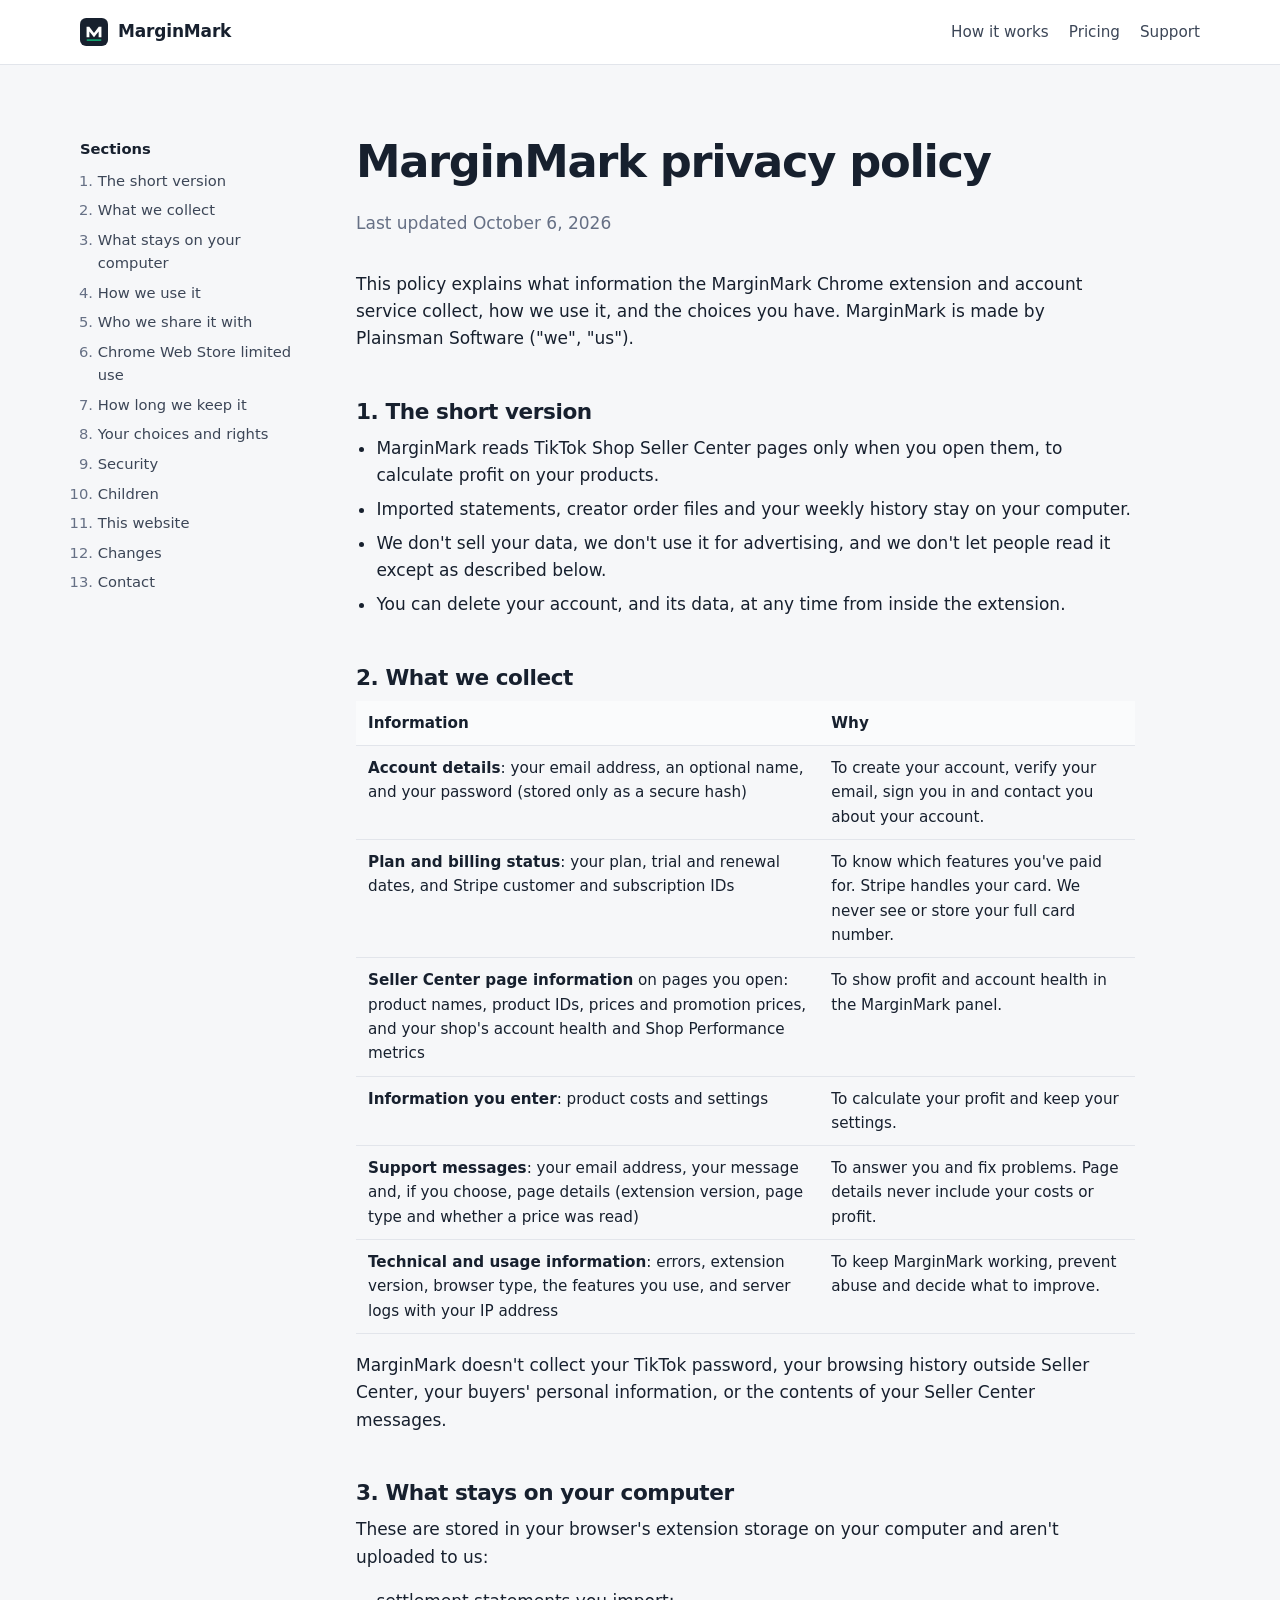
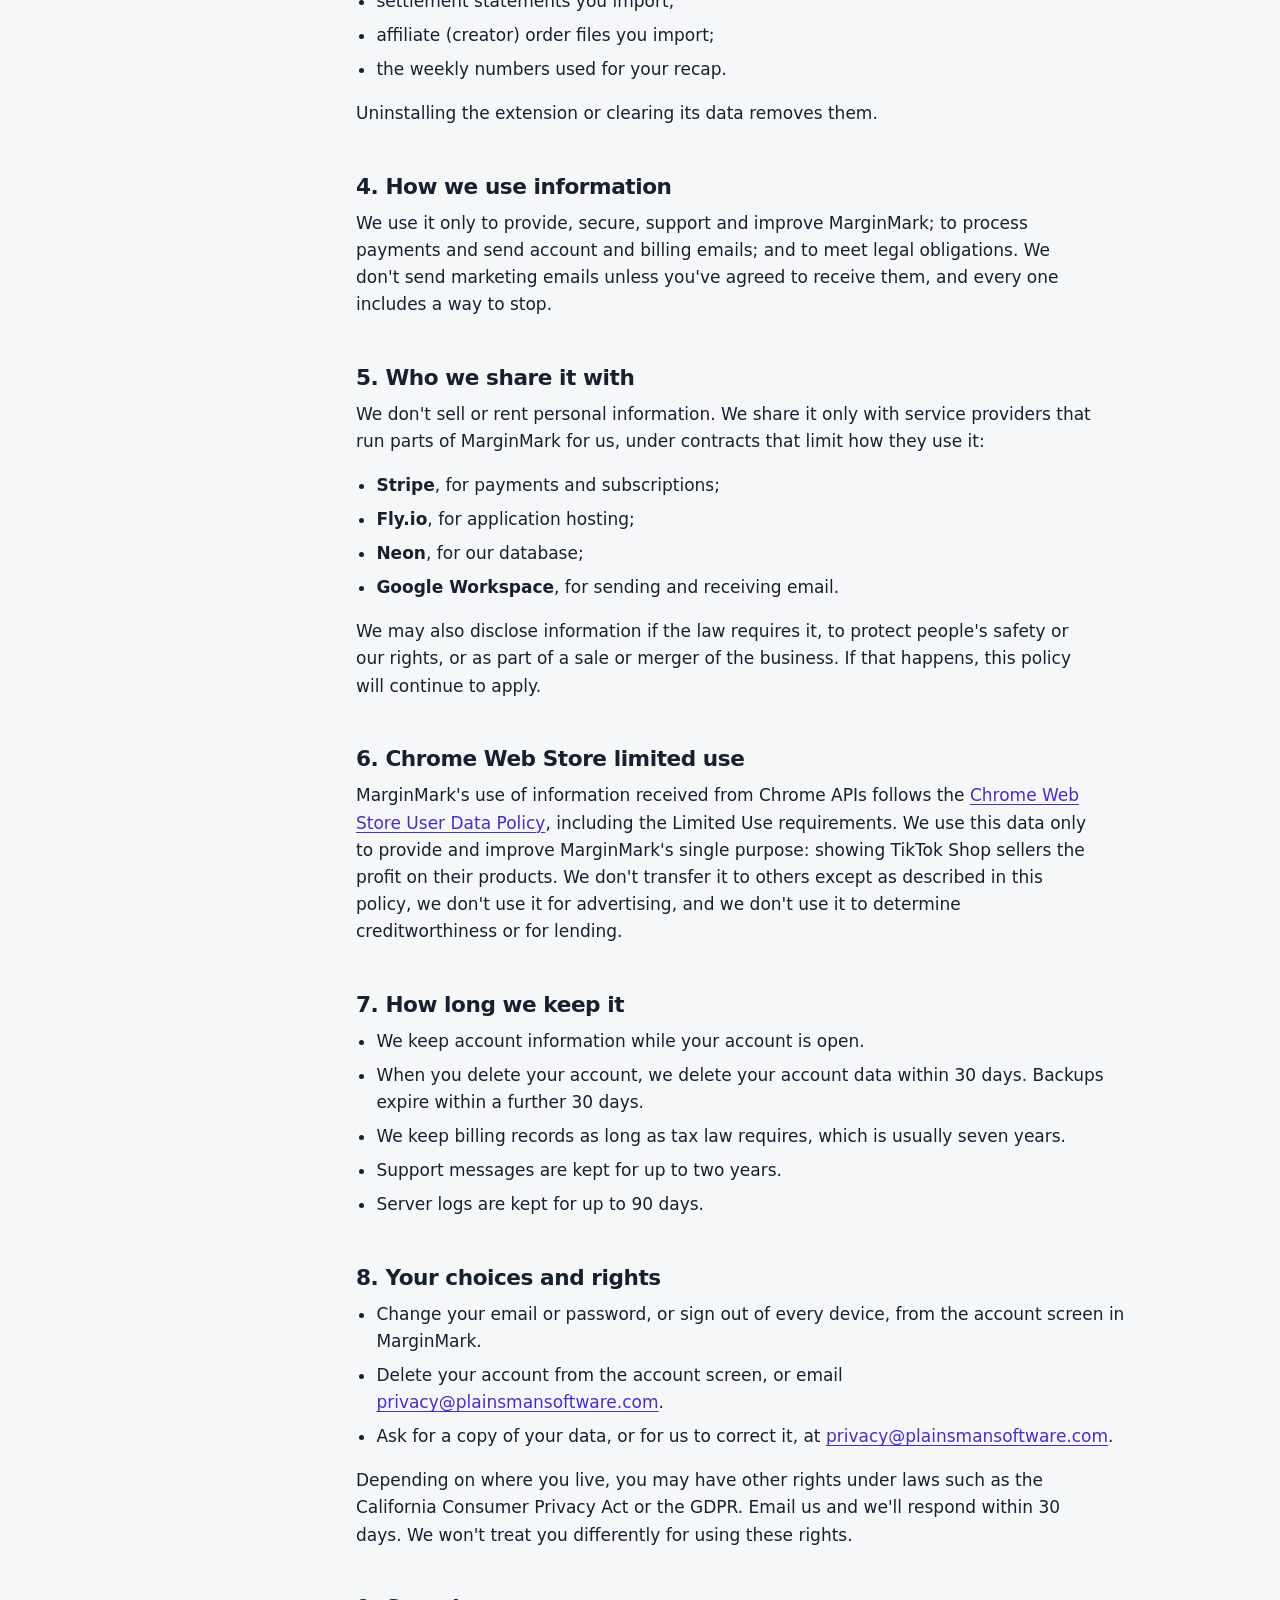
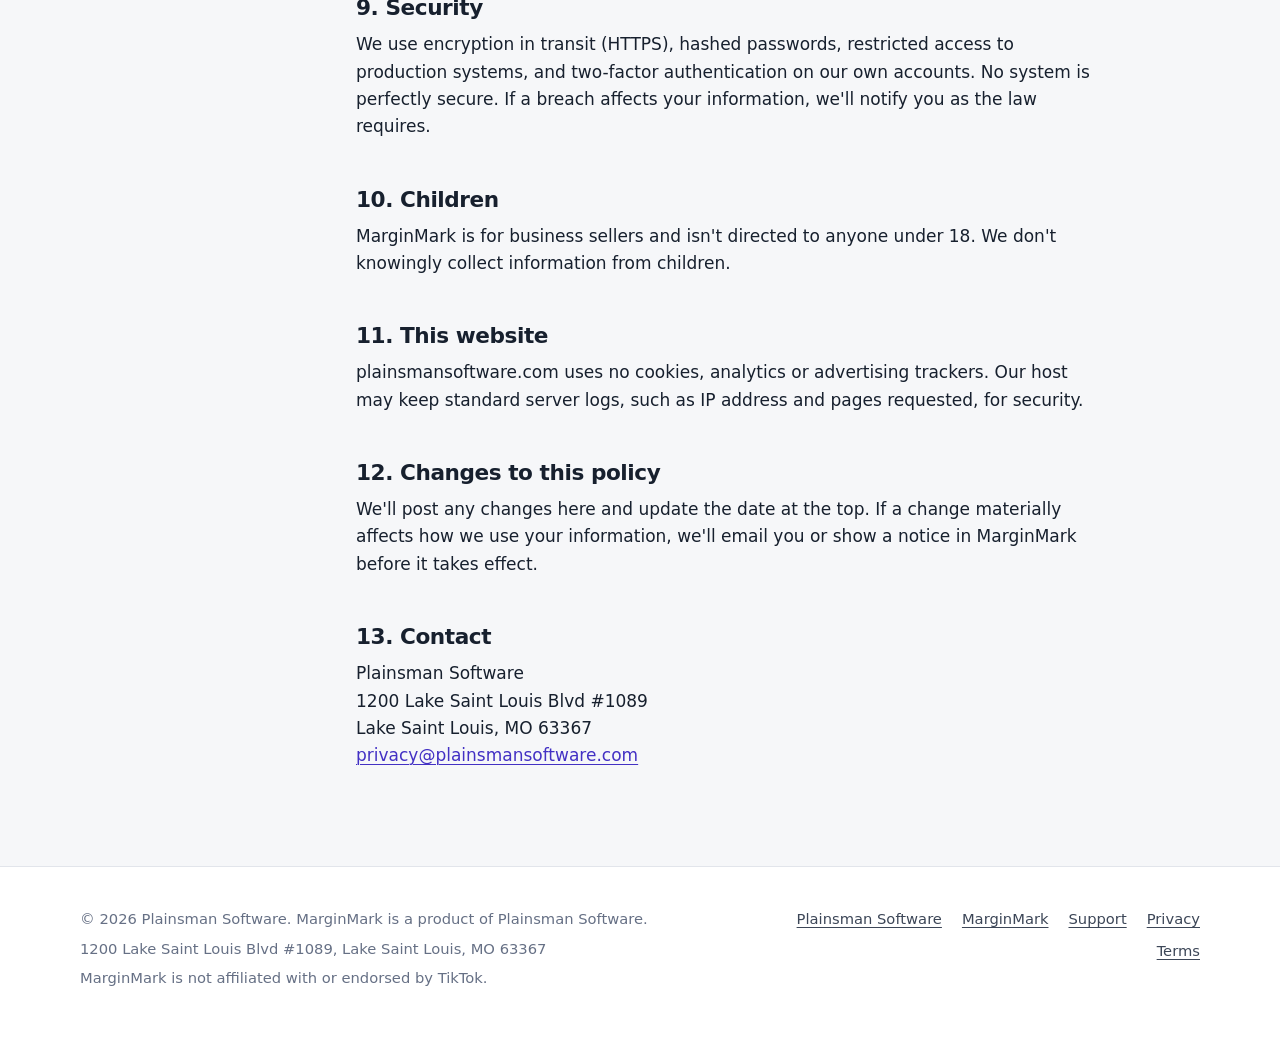
==== marginmark/privacy/index.html @ 3a08a019 "Website" ====
<!doctype html>
<html lang="en">
<head>
<meta charset="utf-8">
<meta name="viewport" content="width=device-width, initial-scale=1">
<title>MarginMark privacy policy</title>
<meta name="description" content="What information MarginMark collects, how it's used and stored, and your choices.">
<link rel="icon" href="/assets/marginmark.svg" type="image/svg+xml">
<link rel="stylesheet" href="/assets/site.css">
<meta property="og:title" content="MarginMark privacy policy">
<meta property="og:description" content="What information MarginMark collects, how it's used and stored, and your choices.">
<meta property="og:type" content="website">
</head>
<body>
<a class="skip" href="#main">Skip to content</a>
<header class="site-head">
  <div class="wrap">
    <a class="brand" href="/marginmark/"><img src="/assets/marginmark.svg" alt="" width="28" height="28"><span>MarginMark</span></a>
    <nav class="nav" aria-label="Main"><a href="/marginmark/#how">How it works</a><a href="/marginmark/#pricing">Pricing</a><a href="/marginmark/support/">Support</a></nav>
  </div>
</header>
<main id="main">

<div class="doc">
  <div class="wrap">
    <aside class="doc-toc" aria-label="Sections">
      <p>Sections</p>
      <ol>
        <li><a href="#summary">The short version</a></li>
        <li><a href="#collect">What we collect</a></li>
        <li><a href="#local">What stays on your computer</a></li>
        <li><a href="#use">How we use it</a></li>
        <li><a href="#share">Who we share it with</a></li>
        <li><a href="#limited-use">Chrome Web Store limited use</a></li>
        <li><a href="#keep">How long we keep it</a></li>
        <li><a href="#choices">Your choices and rights</a></li>
        <li><a href="#security">Security</a></li>
        <li><a href="#children">Children</a></li>
        <li><a href="#site">This website</a></li>
        <li><a href="#changes">Changes</a></li>
        <li><a href="#contact">Contact</a></li>
      </ol>
    </aside>
    <article class="doc-body">
      <h1>MarginMark privacy policy</h1>
      <p class="doc-meta">Last updated October 6, 2026</p>
      <p>This policy explains what information the MarginMark Chrome extension and account service collect, how we use it, and the choices you have. MarginMark is made by Plainsman Software ("we", "us").</p>

      <h2 id="summary">1. The short version</h2>
      <ul>
        <li>MarginMark reads TikTok Shop Seller Center pages only when you open them, to calculate profit on your products.</li>
        <li>Imported statements, creator order files and your weekly history stay on your computer.</li>
        <li>We don't sell your data, we don't use it for advertising, and we don't let people read it except as described below.</li>
        <li>You can delete your account, and its data, at any time from inside the extension.</li>
      </ul>

      <h2 id="collect">2. What we collect</h2>
      <table>
        <thead><tr><th scope="col">Information</th><th scope="col">Why</th></tr></thead>
        <tbody>
          <tr><td><strong>Account details</strong>: your email address, an optional name, and your password (stored only as a secure hash)</td><td>To create your account, verify your email, sign you in and contact you about your account.</td></tr>
          <tr><td><strong>Plan and billing status</strong>: your plan, trial and renewal dates, and Stripe customer and subscription IDs</td><td>To know which features you've paid for. Stripe handles your card. We never see or store your full card number.</td></tr>
          <tr><td><strong>Seller Center page information</strong> on pages you open: product names, product IDs, prices and promotion prices, and your shop's account health and Shop Performance metrics</td><td>To show profit and account health in the MarginMark panel.</td></tr>
          <tr><td><strong>Information you enter</strong>: product costs and settings</td><td>To calculate your profit and keep your settings.</td></tr>
          <tr><td><strong>Support messages</strong>: your email address, your message and, if you choose, page details (extension version, page type and whether a price was read)</td><td>To answer you and fix problems. Page details never include your costs or profit.</td></tr>
          <tr><td><strong>Technical and usage information</strong>: errors, extension version, browser type, the features you use, and server logs with your IP address</td><td>To keep MarginMark working, prevent abuse and decide what to improve.</td></tr>
        </tbody>
      </table>
      <p>MarginMark doesn't collect your TikTok password, your browsing history outside Seller Center, your buyers' personal information, or the contents of your Seller Center messages.</p>

      <h2 id="local">3. What stays on your computer</h2>
      <p>These are stored in your browser's extension storage on your computer and aren't uploaded to us:</p>
      <ul>
        <li>settlement statements you import;</li>
        <li>affiliate (creator) order files you import;</li>
        <li>the weekly numbers used for your recap.</li>
      </ul>
      <p>Uninstalling the extension or clearing its data removes them.</p>

      <h2 id="use">4. How we use information</h2>
      <p>We use it only to provide, secure, support and improve MarginMark; to process payments and send account and billing emails; and to meet legal obligations. We don't send marketing emails unless you've agreed to receive them, and every one includes a way to stop.</p>

      <h2 id="share">5. Who we share it with</h2>
      <p>We don't sell or rent personal information. We share it only with service providers that run parts of MarginMark for us, under contracts that limit how they use it:</p>
      <ul>
        <li><strong>Stripe</strong>, for payments and subscriptions;</li>
        <li><strong>Fly.io</strong>, for application hosting;</li>
        <li><strong>Neon</strong>, for our database;</li>
        <li><strong>Google Workspace</strong>, for sending and receiving email.</li>
      </ul>
      <p>We may also disclose information if the law requires it, to protect people's safety or our rights, or as part of a sale or merger of the business. If that happens, this policy will continue to apply.</p>

      <h2 id="limited-use">6. Chrome Web Store limited use</h2>
      <p>MarginMark's use of information received from Chrome APIs follows the <a href="https://developer.chrome.com/docs/webstore/program-policies/limited-use">Chrome Web Store User Data Policy</a>, including the Limited Use requirements. We use this data only to provide and improve MarginMark's single purpose: showing TikTok Shop sellers the profit on their products. We don't transfer it to others except as described in this policy, we don't use it for advertising, and we don't use it to determine creditworthiness or for lending.</p>

      <h2 id="keep">7. How long we keep it</h2>
      <ul>
        <li>We keep account information while your account is open.</li>
        <li>When you delete your account, we delete your account data within 30 days. Backups expire within a further 30 days.</li>
        <li>We keep billing records as long as tax law requires, which is usually seven years.</li>
        <li>Support messages are kept for up to two years.</li>
        <li>Server logs are kept for up to 90 days.</li>
      </ul>

      <h2 id="choices">8. Your choices and rights</h2>
      <ul>
        <li>Change your email or password, or sign out of every device, from the account screen in MarginMark.</li>
        <li>Delete your account from the account screen, or email <a href="mailto:privacy@plainsmansoftware.com">privacy@plainsmansoftware.com</a>.</li>
        <li>Ask for a copy of your data, or for us to correct it, at <a href="mailto:privacy@plainsmansoftware.com">privacy@plainsmansoftware.com</a>.</li>
      </ul>
      <p>Depending on where you live, you may have other rights under laws such as the California Consumer Privacy Act or the GDPR. Email us and we'll respond within 30 days. We won't treat you differently for using these rights.</p>

      <h2 id="security">9. Security</h2>
      <p>We use encryption in transit (HTTPS), hashed passwords, restricted access to production systems, and two-factor authentication on our own accounts. No system is perfectly secure. If a breach affects your information, we'll notify you as the law requires.</p>

      <h2 id="children">10. Children</h2>
      <p>MarginMark is for business sellers and isn't directed to anyone under 18. We don't knowingly collect information from children.</p>

      <h2 id="site">11. This website</h2>
      <p>plainsmansoftware.com uses no cookies, analytics or advertising trackers. Our host may keep standard server logs, such as IP address and pages requested, for security.</p>

      <h2 id="changes">12. Changes to this policy</h2>
      <p>We'll post any changes here and update the date at the top. If a change materially affects how we use your information, we'll email you or show a notice in MarginMark before it takes effect.</p>

      <h2 id="contact">13. Contact</h2>
      <p>Plainsman Software<br>1200 Lake Saint Louis Blvd #1089<br>Lake Saint Louis, MO 63367<br><a href="mailto:privacy@plainsmansoftware.com">privacy@plainsmansoftware.com</a></p>
    </article>
  </div>
</div>

</main>
<footer class="site-foot">
  <div class="wrap">
    <div>
      <p>&copy; 2026 Plainsman Software. MarginMark is a product of Plainsman Software.</p>
      <p>1200 Lake Saint Louis Blvd #1089, Lake Saint Louis, MO 63367</p>
      <p>MarginMark is not affiliated with or endorsed by TikTok.</p>
    </div>
    <nav class="foot-links" aria-label="Footer">
      <a href="/">Plainsman Software</a>
      <a href="/marginmark/">MarginMark</a>
      <a href="/marginmark/support/">Support</a>
      <a href="/marginmark/privacy/">Privacy</a>
      <a href="/marginmark/terms/">Terms</a>
    </nav>
  </div>
</footer>
</body>
</html>
---- assets/site.css ----
/* Plainsman Software / MarginMark site styles. No external requests. */
:root {
  --ink: #17202e;
  --ink-2: #3c4657;
  --ink-3: #667085;
  --paper: #f6f7f9;
  --surface: #ffffff;
  --line: #e2e5eb;
  --brand: #5a45e0;      /* MarginMark Pro purple */
  --brand-ink: #4331c4;
  --profit: #0e8a5f;
  --profit-bg: #e8f6ef;
  --loss: #c2412d;
  --loss-bg: #fcece8;
  --thin: #9a6a12;
  --radius-s: 6px;
  --radius-m: 12px;
  --measure: 68ch;
  --font: "Segoe UI Variable Text", "Segoe UI", system-ui, -apple-system, "SF Pro Text", Roboto, "Helvetica Neue", Arial, sans-serif;
  --font-display: "Segoe UI Variable Display", "Segoe UI", system-ui, -apple-system, "SF Pro Display", Roboto, "Helvetica Neue", Arial, sans-serif;
  color-scheme: light;
}

*, *::before, *::after { box-sizing: border-box; }
html { -webkit-text-size-adjust: 100%; }
body {
  margin: 0;
  background: var(--paper);
  color: var(--ink);
  font: 400 1.0625rem/1.6 var(--font);
  font-feature-settings: "tnum" 0;
}
img, svg { display: block; max-width: 100%; }
a { color: var(--brand-ink); text-underline-offset: 0.18em; text-decoration-thickness: 1px; }
a:hover { text-decoration-thickness: 2px; }
:focus-visible { outline: 3px solid var(--brand); outline-offset: 3px; border-radius: 4px; }

.wrap { width: min(1120px, 100% - 32px); margin-inline: auto; }
.skip { position: absolute; left: -999px; top: 8px; background: var(--ink); color: #fff; padding: 8px 12px; border-radius: var(--radius-s); z-index: 10; }
.skip:focus { left: 16px; }

/* Header */
.site-head { border-bottom: 1px solid var(--line); background: var(--surface); }
.site-head .wrap { display: flex; align-items: center; justify-content: space-between; gap: 16px; min-height: 64px; }
.brand { display: inline-flex; align-items: center; gap: 10px; color: var(--ink); text-decoration: none; font-weight: 650; letter-spacing: -0.01em; }
.brand img { width: 28px; height: 28px; }
.brand-co { font-weight: 650; letter-spacing: -0.01em; }
.nav { display: flex; gap: 4px 20px; flex-wrap: wrap; justify-content: flex-end; }
.nav a { color: var(--ink-2); text-decoration: none; font-size: 0.95rem; padding: 6px 0; }
.nav a:hover, .nav a[aria-current="page"] { color: var(--ink); text-decoration: underline; }

/* Type */
h1, h2, h3 { font-family: var(--font-display); color: var(--ink); line-height: 1.12; margin: 0 0 0.5em; }
h1 { font-size: clamp(2.25rem, 5.2vw, 3.6rem); font-weight: 750; letter-spacing: -0.03em; }
h2 { font-size: clamp(1.6rem, 3vw, 2.2rem); font-weight: 700; letter-spacing: -0.02em; }
h3 { font-size: 1.15rem; font-weight: 650; letter-spacing: -0.005em; line-height: 1.3; }
p { margin: 0 0 1em; max-width: var(--measure); }
.lede { font-size: clamp(1.1rem, 1.8vw, 1.25rem); color: var(--ink-2); max-width: 46ch; }
.muted { color: var(--ink-3); }
.small { font-size: 0.9rem; }

/* Buttons */
.actions { display: flex; flex-wrap: wrap; gap: 12px; margin-top: 28px; }
.btn { display: inline-flex; align-items: center; justify-content: center; min-height: 48px; padding: 0 22px; border-radius: 10px; font-weight: 600; text-decoration: none; border: 1px solid transparent; }
.btn-primary { background: var(--ink); color: #fff; }
.btn-primary:hover { background: #253043; text-decoration: none; }
.btn-quiet { background: var(--surface); color: var(--ink); border-color: var(--line); }
.btn-quiet:hover { border-color: var(--ink-3); text-decoration: none; }

/* Sections */
section { padding: clamp(56px, 8vw, 96px) 0; }
section + section { border-top: 1px solid var(--line); }
.section-intro { max-width: 640px; margin-bottom: 40px; }

/* Hero */
.hero { padding-top: clamp(40px, 6vw, 72px); }
.hero-grid { display: grid; grid-template-columns: 1.05fr 0.95fr; gap: clamp(32px, 6vw, 80px); align-items: center; }
.hero .note { margin-top: 14px; font-size: 0.95rem; color: var(--ink-3); }

/* The receipt: the one bold element */
.tape { position: relative; background: var(--surface); padding: 26px 26px 34px; border-radius: var(--radius-m) var(--radius-m) 0 0; box-shadow: 0 1px 0 var(--line), 0 18px 40px -24px rgba(23, 32, 46, 0.35); font-feature-settings: "tnum" 1; }
.tape::after { content: ""; position: absolute; left: 0; right: 0; bottom: -10px; height: 10px; background: linear-gradient(-45deg, transparent 7px, var(--surface) 0) 0 0 / 14px 10px repeat-x, linear-gradient(45deg, transparent 7px, var(--surface) 0) 0 0 / 14px 10px repeat-x; }
.tape + .tape { margin-top: 30px; }
.tape-head { display: flex; justify-content: space-between; align-items: baseline; gap: 12px; margin-bottom: 14px; }
.tape-title { font-weight: 650; }
.tape-tag { font-size: 0.85rem; color: var(--ink-3); white-space: nowrap; }
.tape dl { margin: 0; display: grid; grid-template-columns: 1fr auto; row-gap: 8px; }
.tape dt { color: var(--ink-2); }
.tape dd { margin: 0; text-align: right; color: var(--ink-2); }
.tape .sum { border-top: 1px dashed #c8cdd6; margin-top: 6px; padding-top: 12px; font-weight: 700; color: var(--ink); }
.verdict { display: flex; justify-content: space-between; align-items: center; gap: 12px; margin-top: 14px; padding: 10px 12px; border-radius: var(--radius-s); font-weight: 650; }
.verdict.keep { background: var(--profit-bg); color: var(--profit); }
.verdict.lose { background: var(--loss-bg); color: var(--loss); }
.verdict span:last-child { font-weight: 500; font-size: 0.92rem; }
.tape-caption { margin-top: 22px; font-size: 0.85rem; color: var(--ink-3); }

/* Steps (a real sequence) */
.steps { display: grid; grid-template-columns: repeat(3, 1fr); gap: 32px; margin: 0; padding: 0; list-style: none; counter-reset: step; }
.steps li { counter-increment: step; padding-top: 18px; border-top: 2px solid var(--ink); }
.steps li::before { content: counter(step); display: block; font: 700 0.95rem/1 var(--font-display); color: var(--ink-3); margin-bottom: 12px; }
.steps p { color: var(--ink-2); }

/* Feature list */
.features { display: grid; grid-template-columns: repeat(2, 1fr); gap: 36px 56px; }
.feature h3 { margin-bottom: 6px; }
.feature p { color: var(--ink-2); margin: 0; }
.dot { display: inline-block; width: 10px; height: 10px; border-radius: 50%; margin-right: 8px; vertical-align: 0.05em; }
.dot.g { background: var(--profit); } .dot.y { background: #e0a526; } .dot.r { background: var(--loss); }

/* Pricing */
.plans { display: grid; grid-template-columns: 1fr 1fr; gap: 24px; max-width: 860px; }
.plan { background: var(--surface); border: 1px solid var(--line); border-radius: var(--radius-m); padding: 28px; display: flex; flex-direction: column; }
.plan.pro { border: 2px solid var(--brand); }
.plan-name { display: flex; align-items: center; gap: 10px; font-weight: 700; font-size: 1.15rem; }
.badge { font-size: 0.8rem; font-weight: 650; color: #fff; background: var(--brand); padding: 3px 10px; border-radius: 999px; }
.price { font: 750 2.6rem/1 var(--font-display); letter-spacing: -0.03em; margin: 18px 0 4px; font-feature-settings: "tnum" 1; }
.price small { font-size: 1rem; font-weight: 500; color: var(--ink-3); letter-spacing: 0; }
.plan .alt { color: var(--ink-2); margin: 0 0 20px; }
.plan ul { margin: 0 0 24px; padding: 0; list-style: none; display: grid; gap: 10px; }
.plan li { padding-left: 26px; position: relative; color: var(--ink-2); }
.plan li::before { content: ""; position: absolute; left: 2px; top: 0.45em; width: 12px; height: 7px; border-left: 2px solid var(--profit); border-bottom: 2px solid var(--profit); transform: rotate(-45deg); }
.plan .btn { margin-top: auto; }

.compare { width: 100%; max-width: 860px; border-collapse: collapse; margin-top: 48px; background: var(--surface); border: 1px solid var(--line); border-radius: var(--radius-m); overflow: hidden; font-size: 0.97rem; }
.compare caption { text-align: left; font-weight: 650; padding: 0 0 12px; font-size: 1.05rem; }
.compare th, .compare td { padding: 12px 16px; border-bottom: 1px solid var(--line); text-align: left; }
.compare thead th { font-weight: 650; color: var(--ink-2); background: #fafbfc; }
.compare td:not(:first-child), .compare th:not(:first-child) { text-align: center; width: 18%; }
.compare tr:last-child td { border-bottom: 0; }
.yes { color: var(--profit); font-weight: 700; }
.no { color: #a3aab6; }

/* FAQ */
.faq { max-width: 760px; }
.faq details { border-bottom: 1px solid var(--line); padding: 18px 0; }
.faq summary { cursor: pointer; font-weight: 650; list-style: none; display: flex; justify-content: space-between; gap: 16px; }
.faq summary::-webkit-details-marker { display: none; }
.faq summary::after { content: "+"; font-weight: 400; color: var(--ink-3); font-size: 1.3rem; line-height: 1; }
.faq details[open] summary::after { content: "\2212"; }
.faq details p { margin: 12px 0 0; color: var(--ink-2); }

/* Callout */
.callout { background: var(--surface); border-left: 4px solid var(--brand); padding: 20px 24px; border-radius: 0 var(--radius-s) var(--radius-s) 0; max-width: 760px; }
.callout p:last-child { margin-bottom: 0; }

/* Legal / document pages */
.doc { padding: clamp(40px, 6vw, 72px) 0 80px; }
.doc .wrap { display: grid; grid-template-columns: 220px minmax(0, 1fr); gap: 56px; }
.doc-toc { position: sticky; top: 24px; align-self: start; font-size: 0.92rem; }
.doc-toc p { font-weight: 650; margin-bottom: 8px; }
.doc-toc ol { margin: 0; padding-left: 1.2em; display: grid; gap: 6px; color: var(--ink-3); }
.doc-toc a { color: var(--ink-2); text-decoration: none; }
.doc-toc a:hover { color: var(--ink); text-decoration: underline; }
.doc-body { max-width: 72ch; }
.doc-body h1 { font-size: clamp(2rem, 4vw, 2.8rem); }
.doc-body h2 { font-size: 1.35rem; margin-top: 2.2em; scroll-margin-top: 24px; }
.doc-body h3 { margin-top: 1.4em; }
.doc-body ul { padding-left: 1.2em; margin: 0 0 1em; }
.doc-body li { margin-bottom: 0.4em; }
.doc-meta { color: var(--ink-3); margin-bottom: 2em; }
.doc-body table { border-collapse: collapse; width: 100%; margin: 0 0 1.2em; font-size: 0.95rem; }
.doc-body th, .doc-body td { text-align: left; padding: 10px 12px; border-bottom: 1px solid var(--line); vertical-align: top; }
.doc-body th { font-weight: 650; background: #fafbfc; }

/* Company home */
.co-hero { padding: clamp(72px, 12vw, 140px) 0 clamp(48px, 8vw, 96px); }
.co-hero h1 { font-size: clamp(2.4rem, 6vw, 4.4rem); max-width: 15ch; }
.horizon { height: 1px; background: var(--ink); margin-top: clamp(48px, 8vw, 88px); position: relative; }
.horizon::before { content: ""; position: absolute; left: 62%; bottom: 0; width: 56px; height: 28px; border: 1px solid var(--ink); border-bottom: 0; border-radius: 56px 56px 0 0; background: var(--paper); }
.product-row { display: grid; grid-template-columns: 72px minmax(0, 1fr) auto; gap: 24px; align-items: center; background: var(--surface); border: 1px solid var(--line); border-radius: var(--radius-m); padding: 28px; }
.product-row img { width: 72px; height: 72px; }
.product-row h3 { font-size: 1.4rem; margin-bottom: 4px; }
.product-row p { margin: 0; color: var(--ink-2); }
.contact-grid { display: grid; grid-template-columns: repeat(3, 1fr); gap: 32px; }
.contact-grid h3 { font-size: 1rem; margin-bottom: 4px; }
.contact-grid p { margin: 0; color: var(--ink-2); }

/* Footer */
.site-foot { border-top: 1px solid var(--line); background: var(--surface); padding: 40px 0 48px; font-size: 0.92rem; color: var(--ink-3); }
.site-foot .wrap { display: grid; grid-template-columns: 1.4fr 1fr; gap: 24px 48px; }
.site-foot p { margin: 0 0 6px; max-width: none; }
.foot-links { display: flex; flex-wrap: wrap; gap: 8px 20px; justify-content: flex-end; align-content: start; }
.foot-links a { color: var(--ink-2); }

/* 404 */
.lost { padding: clamp(80px, 14vw, 160px) 0; }

@media (max-width: 860px) {
  .hero-grid, .features, .plans, .contact-grid, .site-foot .wrap { grid-template-columns: 1fr; }
  .steps { grid-template-columns: 1fr; gap: 24px; }
  .doc .wrap { grid-template-columns: 1fr; gap: 24px; }
  .doc-toc { position: static; border: 1px solid var(--line); border-radius: var(--radius-m); padding: 16px 20px; background: var(--surface); }
  .foot-links { justify-content: flex-start; }
  .product-row { grid-template-columns: 56px minmax(0, 1fr); }
  .product-row img { width: 56px; height: 56px; }
  .product-row .btn { grid-column: 1 / -1; }
}
@media (max-width: 520px) {
  .site-head .wrap { flex-wrap: wrap; padding: 10px 0; }
  .nav { justify-content: flex-start; }
  .compare th, .compare td { padding: 10px 8px; font-size: 0.9rem; }
  .tape { padding: 20px 18px 28px; }
}
@media (prefers-reduced-motion: reduce) { * { scroll-behavior: auto !important; } }
@media print {
  .site-head, .site-foot, .doc-toc, .skip { display: none; }
  body { background: #fff; }
  .doc .wrap { display: block; }
}
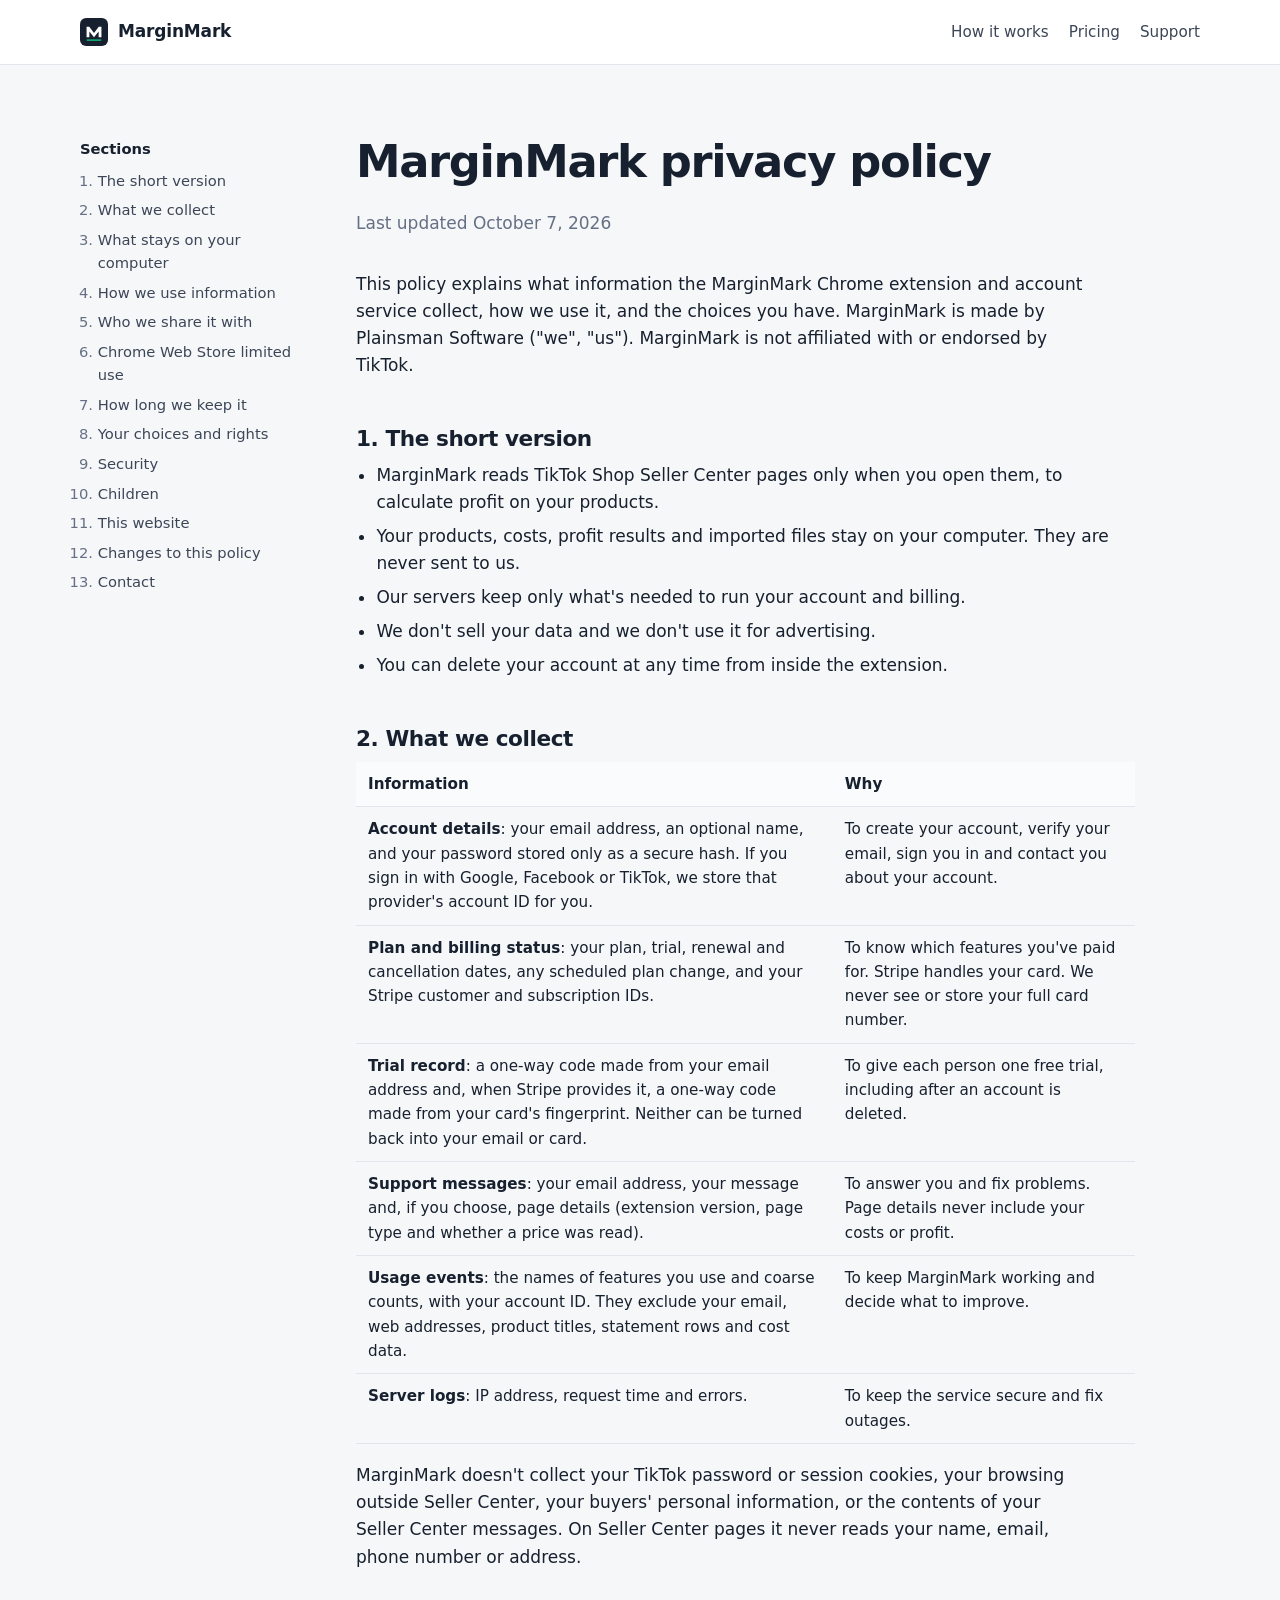
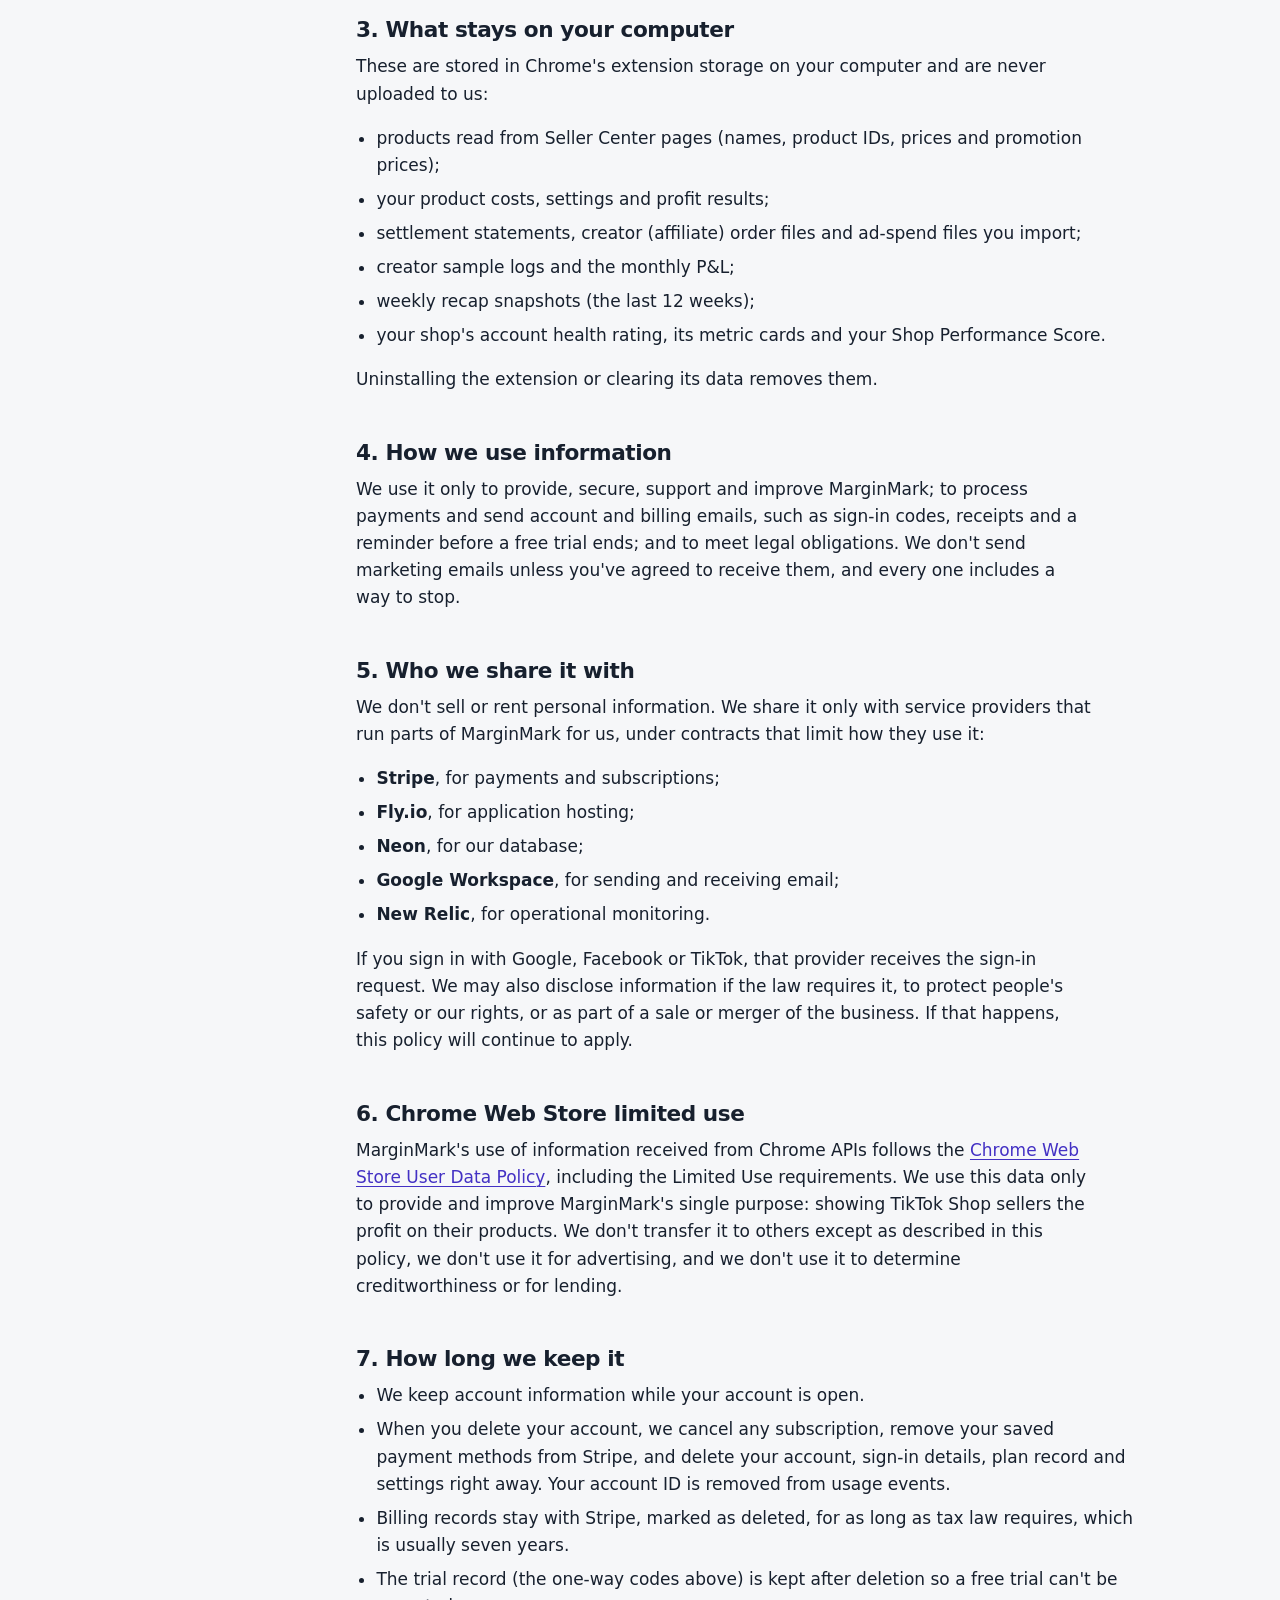
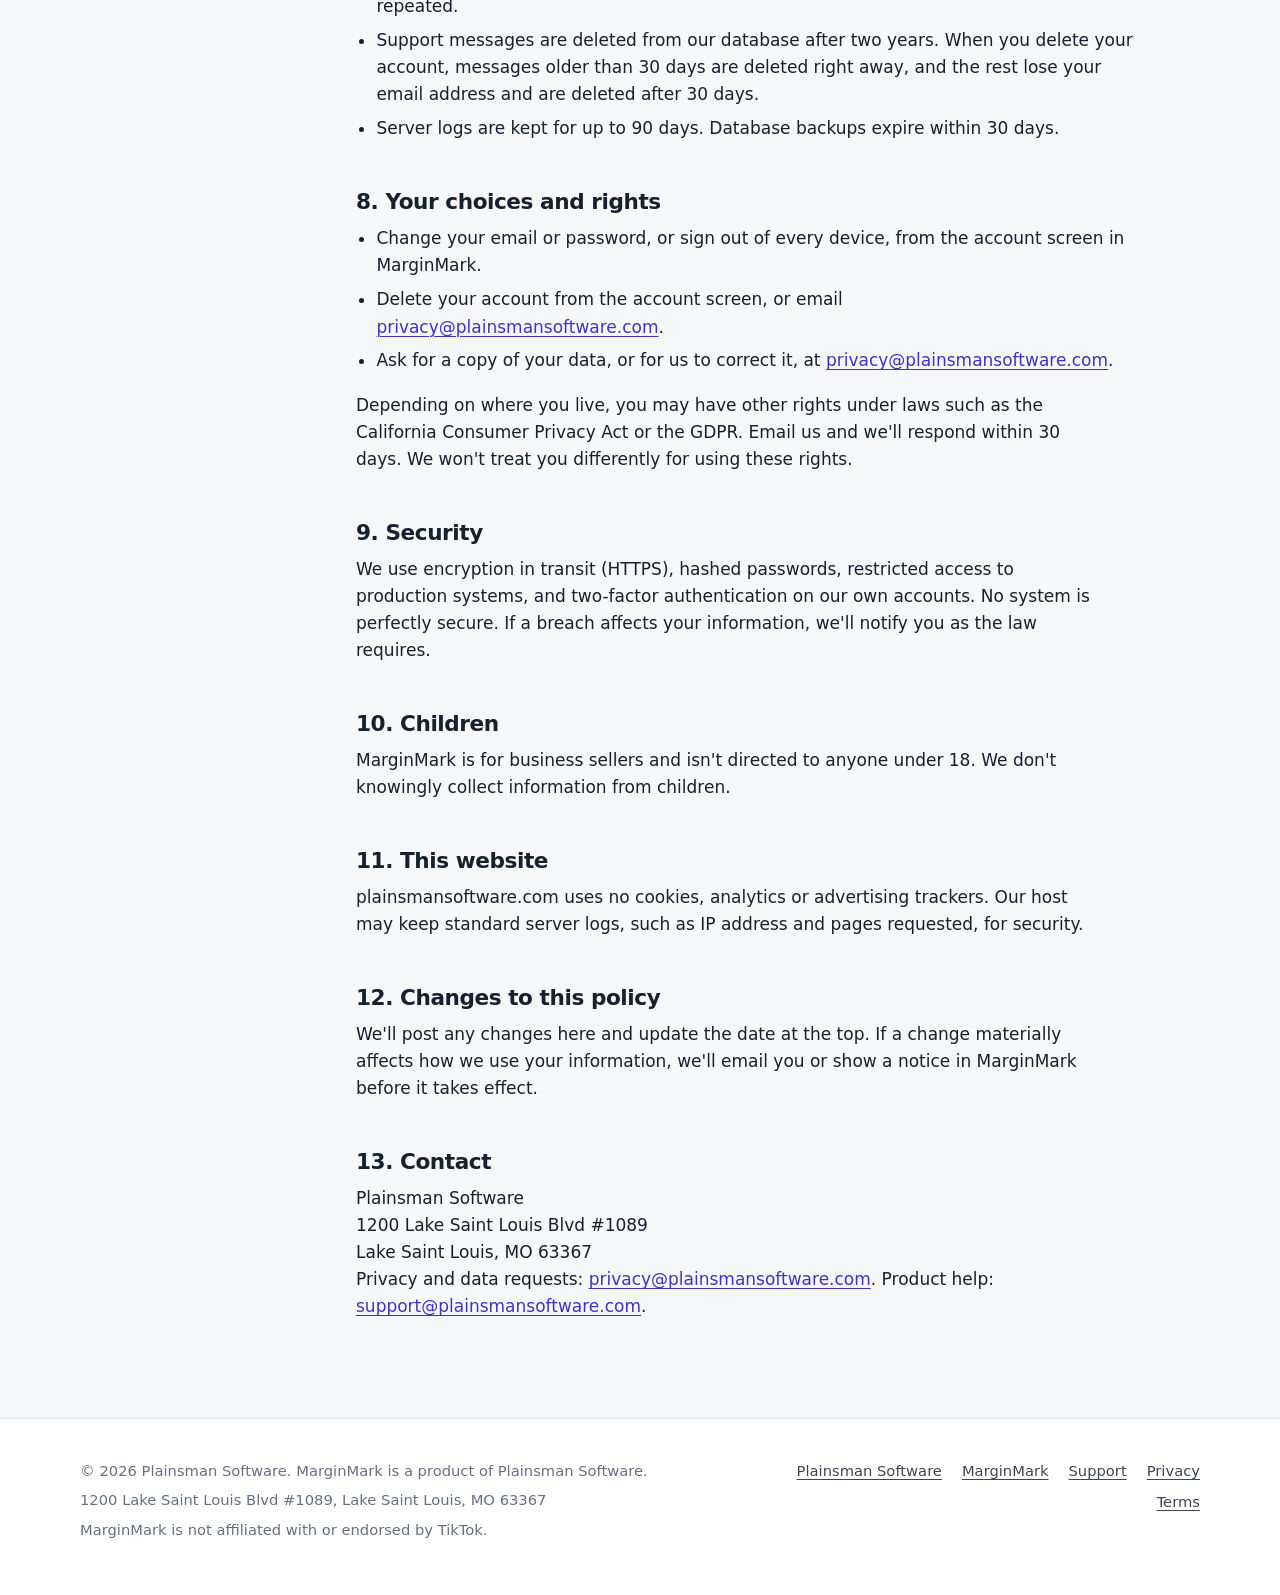
==== commit 865b69cd: "Publish site from MarginMark 2026-10-07" ====
--- a/marginmark/privacy/index.html
+++ b/marginmark/privacy/index.html
@@ -25,105 +25,97 @@
   <div class="wrap">
     <aside class="doc-toc" aria-label="Sections">
       <p>Sections</p>
-      <ol>
-        <li><a href="#summary">The short version</a></li>
-        <li><a href="#collect">What we collect</a></li>
-        <li><a href="#local">What stays on your computer</a></li>
-        <li><a href="#use">How we use it</a></li>
-        <li><a href="#share">Who we share it with</a></li>
-        <li><a href="#limited-use">Chrome Web Store limited use</a></li>
-        <li><a href="#keep">How long we keep it</a></li>
-        <li><a href="#choices">Your choices and rights</a></li>
-        <li><a href="#security">Security</a></li>
-        <li><a href="#children">Children</a></li>
-        <li><a href="#site">This website</a></li>
-        <li><a href="#changes">Changes</a></li>
-        <li><a href="#contact">Contact</a></li>
-      </ol>
+      <ol><li><a href="#summary">The short version</a></li><li><a href="#collect">What we collect</a></li><li><a href="#local">What stays on your computer</a></li><li><a href="#use">How we use information</a></li><li><a href="#share">Who we share it with</a></li><li><a href="#limited-use">Chrome Web Store limited use</a></li><li><a href="#keep">How long we keep it</a></li><li><a href="#choices">Your choices and rights</a></li><li><a href="#security">Security</a></li><li><a href="#children">Children</a></li><li><a href="#site">This website</a></li><li><a href="#changes">Changes to this policy</a></li><li><a href="#contact">Contact</a></li></ol>
     </aside>
     <article class="doc-body">
-      <h1>MarginMark privacy policy</h1>
-      <p class="doc-meta">Last updated October 6, 2026</p>
-      <p>This policy explains what information the MarginMark Chrome extension and account service collect, how we use it, and the choices you have. MarginMark is made by Plainsman Software ("we", "us").</p>
+<h1>MarginMark privacy policy</h1>
+  <p class="doc-meta">Last updated October 7, 2026</p>
+  <p>This policy explains what information the MarginMark Chrome extension and account service collect, how we use it, and the choices you have. MarginMark is made by Plainsman Software ("we", "us"). MarginMark is not affiliated with or endorsed by TikTok.</p>
 
-      <h2 id="summary">1. The short version</h2>
-      <ul>
-        <li>MarginMark reads TikTok Shop Seller Center pages only when you open them, to calculate profit on your products.</li>
-        <li>Imported statements, creator order files and your weekly history stay on your computer.</li>
-        <li>We don't sell your data, we don't use it for advertising, and we don't let people read it except as described below.</li>
-        <li>You can delete your account, and its data, at any time from inside the extension.</li>
-      </ul>
+  <h2 id="summary">1. The short version</h2>
+  <ul>
+    <li>MarginMark reads TikTok Shop Seller Center pages only when you open them, to calculate profit on your products.</li>
+    <li>Your products, costs, profit results and imported files stay on your computer. They are never sent to us.</li>
+    <li>Our servers keep only what's needed to run your account and billing.</li>
+    <li>We don't sell your data and we don't use it for advertising.</li>
+    <li>You can delete your account at any time from inside the extension.</li>
+  </ul>
 
-      <h2 id="collect">2. What we collect</h2>
-      <table>
-        <thead><tr><th scope="col">Information</th><th scope="col">Why</th></tr></thead>
-        <tbody>
-          <tr><td><strong>Account details</strong>: your email address, an optional name, and your password (stored only as a secure hash)</td><td>To create your account, verify your email, sign you in and contact you about your account.</td></tr>
-          <tr><td><strong>Plan and billing status</strong>: your plan, trial and renewal dates, and Stripe customer and subscription IDs</td><td>To know which features you've paid for. Stripe handles your card. We never see or store your full card number.</td></tr>
-          <tr><td><strong>Seller Center page information</strong> on pages you open: product names, product IDs, prices and promotion prices, and your shop's account health and Shop Performance metrics</td><td>To show profit and account health in the MarginMark panel.</td></tr>
-          <tr><td><strong>Information you enter</strong>: product costs and settings</td><td>To calculate your profit and keep your settings.</td></tr>
-          <tr><td><strong>Support messages</strong>: your email address, your message and, if you choose, page details (extension version, page type and whether a price was read)</td><td>To answer you and fix problems. Page details never include your costs or profit.</td></tr>
-          <tr><td><strong>Technical and usage information</strong>: errors, extension version, browser type, the features you use, and server logs with your IP address</td><td>To keep MarginMark working, prevent abuse and decide what to improve.</td></tr>
-        </tbody>
-      </table>
-      <p>MarginMark doesn't collect your TikTok password, your browsing history outside Seller Center, your buyers' personal information, or the contents of your Seller Center messages.</p>
+  <h2 id="collect">2. What we collect</h2>
+  <table>
+    <thead><tr><th scope="col">Information</th><th scope="col">Why</th></tr></thead>
+    <tbody>
+      <tr><td><strong>Account details</strong>: your email address, an optional name, and your password stored only as a secure hash. If you sign in with Google, Facebook or TikTok, we store that provider's account ID for you.</td><td>To create your account, verify your email, sign you in and contact you about your account.</td></tr>
+      <tr><td><strong>Plan and billing status</strong>: your plan, trial, renewal and cancellation dates, any scheduled plan change, and your Stripe customer and subscription IDs.</td><td>To know which features you've paid for. Stripe handles your card. We never see or store your full card number.</td></tr>
+      <tr><td><strong>Trial record</strong>: a one-way code made from your email address and, when Stripe provides it, a one-way code made from your card's fingerprint. Neither can be turned back into your email or card.</td><td>To give each person one free trial, including after an account is deleted.</td></tr>
+      <tr><td><strong>Support messages</strong>: your email address, your message and, if you choose, page details (extension version, page type and whether a price was read).</td><td>To answer you and fix problems. Page details never include your costs or profit.</td></tr>
+      <tr><td><strong>Usage events</strong>: the names of features you use and coarse counts, with your account ID. They exclude your email, web addresses, product titles, statement rows and cost data.</td><td>To keep MarginMark working and decide what to improve.</td></tr>
+      <tr><td><strong>Server logs</strong>: IP address, request time and errors.</td><td>To keep the service secure and fix outages.</td></tr>
+    </tbody>
+  </table>
+  <p>MarginMark doesn't collect your TikTok password or session cookies, your browsing outside Seller Center, your buyers' personal information, or the contents of your Seller Center messages. On Seller Center pages it never reads your name, email, phone number or address.</p>
 
-      <h2 id="local">3. What stays on your computer</h2>
-      <p>These are stored in your browser's extension storage on your computer and aren't uploaded to us:</p>
-      <ul>
-        <li>settlement statements you import;</li>
-        <li>affiliate (creator) order files you import;</li>
-        <li>the weekly numbers used for your recap.</li>
-      </ul>
-      <p>Uninstalling the extension or clearing its data removes them.</p>
+  <h2 id="local">3. What stays on your computer</h2>
+  <p>These are stored in Chrome's extension storage on your computer and are never uploaded to us:</p>
+  <ul>
+    <li>products read from Seller Center pages (names, product IDs, prices and promotion prices);</li>
+    <li>your product costs, settings and profit results;</li>
+    <li>settlement statements, creator (affiliate) order files and ad-spend files you import;</li>
+    <li>creator sample logs and the monthly P&amp;L;</li>
+    <li>weekly recap snapshots (the last 12 weeks);</li>
+    <li>your shop's account health rating, its metric cards and your Shop Performance Score.</li>
+  </ul>
+  <p>Uninstalling the extension or clearing its data removes them.</p>
 
-      <h2 id="use">4. How we use information</h2>
-      <p>We use it only to provide, secure, support and improve MarginMark; to process payments and send account and billing emails; and to meet legal obligations. We don't send marketing emails unless you've agreed to receive them, and every one includes a way to stop.</p>
+  <h2 id="use">4. How we use information</h2>
+  <p>We use it only to provide, secure, support and improve MarginMark; to process payments and send account and billing emails, such as sign-in codes, receipts and a reminder before a free trial ends; and to meet legal obligations. We don't send marketing emails unless you've agreed to receive them, and every one includes a way to stop.</p>
 
-      <h2 id="share">5. Who we share it with</h2>
-      <p>We don't sell or rent personal information. We share it only with service providers that run parts of MarginMark for us, under contracts that limit how they use it:</p>
-      <ul>
-        <li><strong>Stripe</strong>, for payments and subscriptions;</li>
-        <li><strong>Fly.io</strong>, for application hosting;</li>
-        <li><strong>Neon</strong>, for our database;</li>
-        <li><strong>Google Workspace</strong>, for sending and receiving email.</li>
-      </ul>
-      <p>We may also disclose information if the law requires it, to protect people's safety or our rights, or as part of a sale or merger of the business. If that happens, this policy will continue to apply.</p>
+  <h2 id="share">5. Who we share it with</h2>
+  <p>We don't sell or rent personal information. We share it only with service providers that run parts of MarginMark for us, under contracts that limit how they use it:</p>
+  <ul>
+    <li><strong>Stripe</strong>, for payments and subscriptions;</li>
+    <li><strong>Fly.io</strong>, for application hosting;</li>
+    <li><strong>Neon</strong>, for our database;</li>
+    <li><strong>Google Workspace</strong>, for sending and receiving email;</li>
+    <li><strong>New Relic</strong>, for operational monitoring.</li>
+  </ul>
+  <p>If you sign in with Google, Facebook or TikTok, that provider receives the sign-in request. We may also disclose information if the law requires it, to protect people's safety or our rights, or as part of a sale or merger of the business. If that happens, this policy will continue to apply.</p>
 
-      <h2 id="limited-use">6. Chrome Web Store limited use</h2>
-      <p>MarginMark's use of information received from Chrome APIs follows the <a href="https://developer.chrome.com/docs/webstore/program-policies/limited-use">Chrome Web Store User Data Policy</a>, including the Limited Use requirements. We use this data only to provide and improve MarginMark's single purpose: showing TikTok Shop sellers the profit on their products. We don't transfer it to others except as described in this policy, we don't use it for advertising, and we don't use it to determine creditworthiness or for lending.</p>
+  <h2 id="limited-use">6. Chrome Web Store limited use</h2>
+  <p>MarginMark's use of information received from Chrome APIs follows the <a href="https://developer.chrome.com/docs/webstore/program-policies/limited-use">Chrome Web Store User Data Policy</a>, including the Limited Use requirements. We use this data only to provide and improve MarginMark's single purpose: showing TikTok Shop sellers the profit on their products. We don't transfer it to others except as described in this policy, we don't use it for advertising, and we don't use it to determine creditworthiness or for lending.</p>
 
-      <h2 id="keep">7. How long we keep it</h2>
-      <ul>
-        <li>We keep account information while your account is open.</li>
-        <li>When you delete your account, we delete your account data within 30 days. Backups expire within a further 30 days.</li>
-        <li>We keep billing records as long as tax law requires, which is usually seven years.</li>
-        <li>Support messages are kept for up to two years.</li>
-        <li>Server logs are kept for up to 90 days.</li>
-      </ul>
+  <h2 id="keep">7. How long we keep it</h2>
+  <ul>
+    <li>We keep account information while your account is open.</li>
+    <li>When you delete your account, we cancel any subscription, remove your saved payment methods from Stripe, and delete your account, sign-in details, plan record and settings right away. Your account ID is removed from usage events.</li>
+    <li>Billing records stay with Stripe, marked as deleted, for as long as tax law requires, which is usually seven years.</li>
+    <li>The trial record (the one-way codes above) is kept after deletion so a free trial can't be repeated.</li>
+    <li>Support messages are deleted from our database after two years. When you delete your account, messages older than 30 days are deleted right away, and the rest lose your email address and are deleted after 30 days.</li>
+    <li>Server logs are kept for up to 90 days. Database backups expire within 30 days.</li>
+  </ul>
 
-      <h2 id="choices">8. Your choices and rights</h2>
-      <ul>
-        <li>Change your email or password, or sign out of every device, from the account screen in MarginMark.</li>
-        <li>Delete your account from the account screen, or email <a href="mailto:privacy@plainsmansoftware.com">privacy@plainsmansoftware.com</a>.</li>
-        <li>Ask for a copy of your data, or for us to correct it, at <a href="mailto:privacy@plainsmansoftware.com">privacy@plainsmansoftware.com</a>.</li>
-      </ul>
-      <p>Depending on where you live, you may have other rights under laws such as the California Consumer Privacy Act or the GDPR. Email us and we'll respond within 30 days. We won't treat you differently for using these rights.</p>
+  <h2 id="choices">8. Your choices and rights</h2>
+  <ul>
+    <li>Change your email or password, or sign out of every device, from the account screen in MarginMark.</li>
+    <li>Delete your account from the account screen, or email <a href="mailto:privacy@plainsmansoftware.com">privacy@plainsmansoftware.com</a>.</li>
+    <li>Ask for a copy of your data, or for us to correct it, at <a href="mailto:privacy@plainsmansoftware.com">privacy@plainsmansoftware.com</a>.</li>
+  </ul>
+  <p>Depending on where you live, you may have other rights under laws such as the California Consumer Privacy Act or the GDPR. Email us and we'll respond within 30 days. We won't treat you differently for using these rights.</p>
 
-      <h2 id="security">9. Security</h2>
-      <p>We use encryption in transit (HTTPS), hashed passwords, restricted access to production systems, and two-factor authentication on our own accounts. No system is perfectly secure. If a breach affects your information, we'll notify you as the law requires.</p>
+  <h2 id="security">9. Security</h2>
+  <p>We use encryption in transit (HTTPS), hashed passwords, restricted access to production systems, and two-factor authentication on our own accounts. No system is perfectly secure. If a breach affects your information, we'll notify you as the law requires.</p>
 
-      <h2 id="children">10. Children</h2>
-      <p>MarginMark is for business sellers and isn't directed to anyone under 18. We don't knowingly collect information from children.</p>
+  <h2 id="children">10. Children</h2>
+  <p>MarginMark is for business sellers and isn't directed to anyone under 18. We don't knowingly collect information from children.</p>
 
-      <h2 id="site">11. This website</h2>
-      <p>plainsmansoftware.com uses no cookies, analytics or advertising trackers. Our host may keep standard server logs, such as IP address and pages requested, for security.</p>
+  <h2 id="site">11. This website</h2>
+  <p>plainsmansoftware.com uses no cookies, analytics or advertising trackers. Our host may keep standard server logs, such as IP address and pages requested, for security.</p>
 
-      <h2 id="changes">12. Changes to this policy</h2>
-      <p>We'll post any changes here and update the date at the top. If a change materially affects how we use your information, we'll email you or show a notice in MarginMark before it takes effect.</p>
+  <h2 id="changes">12. Changes to this policy</h2>
+  <p>We'll post any changes here and update the date at the top. If a change materially affects how we use your information, we'll email you or show a notice in MarginMark before it takes effect.</p>
 
-      <h2 id="contact">13. Contact</h2>
-      <p>Plainsman Software<br>1200 Lake Saint Louis Blvd #1089<br>Lake Saint Louis, MO 63367<br><a href="mailto:privacy@plainsmansoftware.com">privacy@plainsmansoftware.com</a></p>
+  <h2 id="contact">13. Contact</h2>
+  <p>Plainsman Software<br>1200 Lake Saint Louis Blvd #1089<br>Lake Saint Louis, MO 63367<br>Privacy and data requests: <a href="mailto:privacy@plainsmansoftware.com">privacy@plainsmansoftware.com</a>. Product help: <a href="mailto:support@plainsmansoftware.com">support@plainsmansoftware.com</a>.</p>
     </article>
   </div>
 </div>
--- a/assets/site.css
+++ b/assets/site.css
@@ -108,7 +108,7 @@
 .dot.g { background: var(--profit); } .dot.y { background: #e0a526; } .dot.r { background: var(--loss); }
 
 /* Pricing */
-.plans { display: grid; grid-template-columns: 1fr 1fr; gap: 24px; max-width: 860px; }
+.plans { display: grid; grid-template-columns: repeat(auto-fit, minmax(260px, 1fr)); gap: 24px; max-width: 1120px; }
 .plan { background: var(--surface); border: 1px solid var(--line); border-radius: var(--radius-m); padding: 28px; display: flex; flex-direction: column; }
 .plan.pro { border: 2px solid var(--brand); }
 .plan-name { display: flex; align-items: center; gap: 10px; font-weight: 700; font-size: 1.15rem; }
@@ -207,3 +207,5 @@
   body { background: #fff; }
   .doc .wrap { display: block; }
 }
+
+.refund-policy { color: var(--ink-2); }
